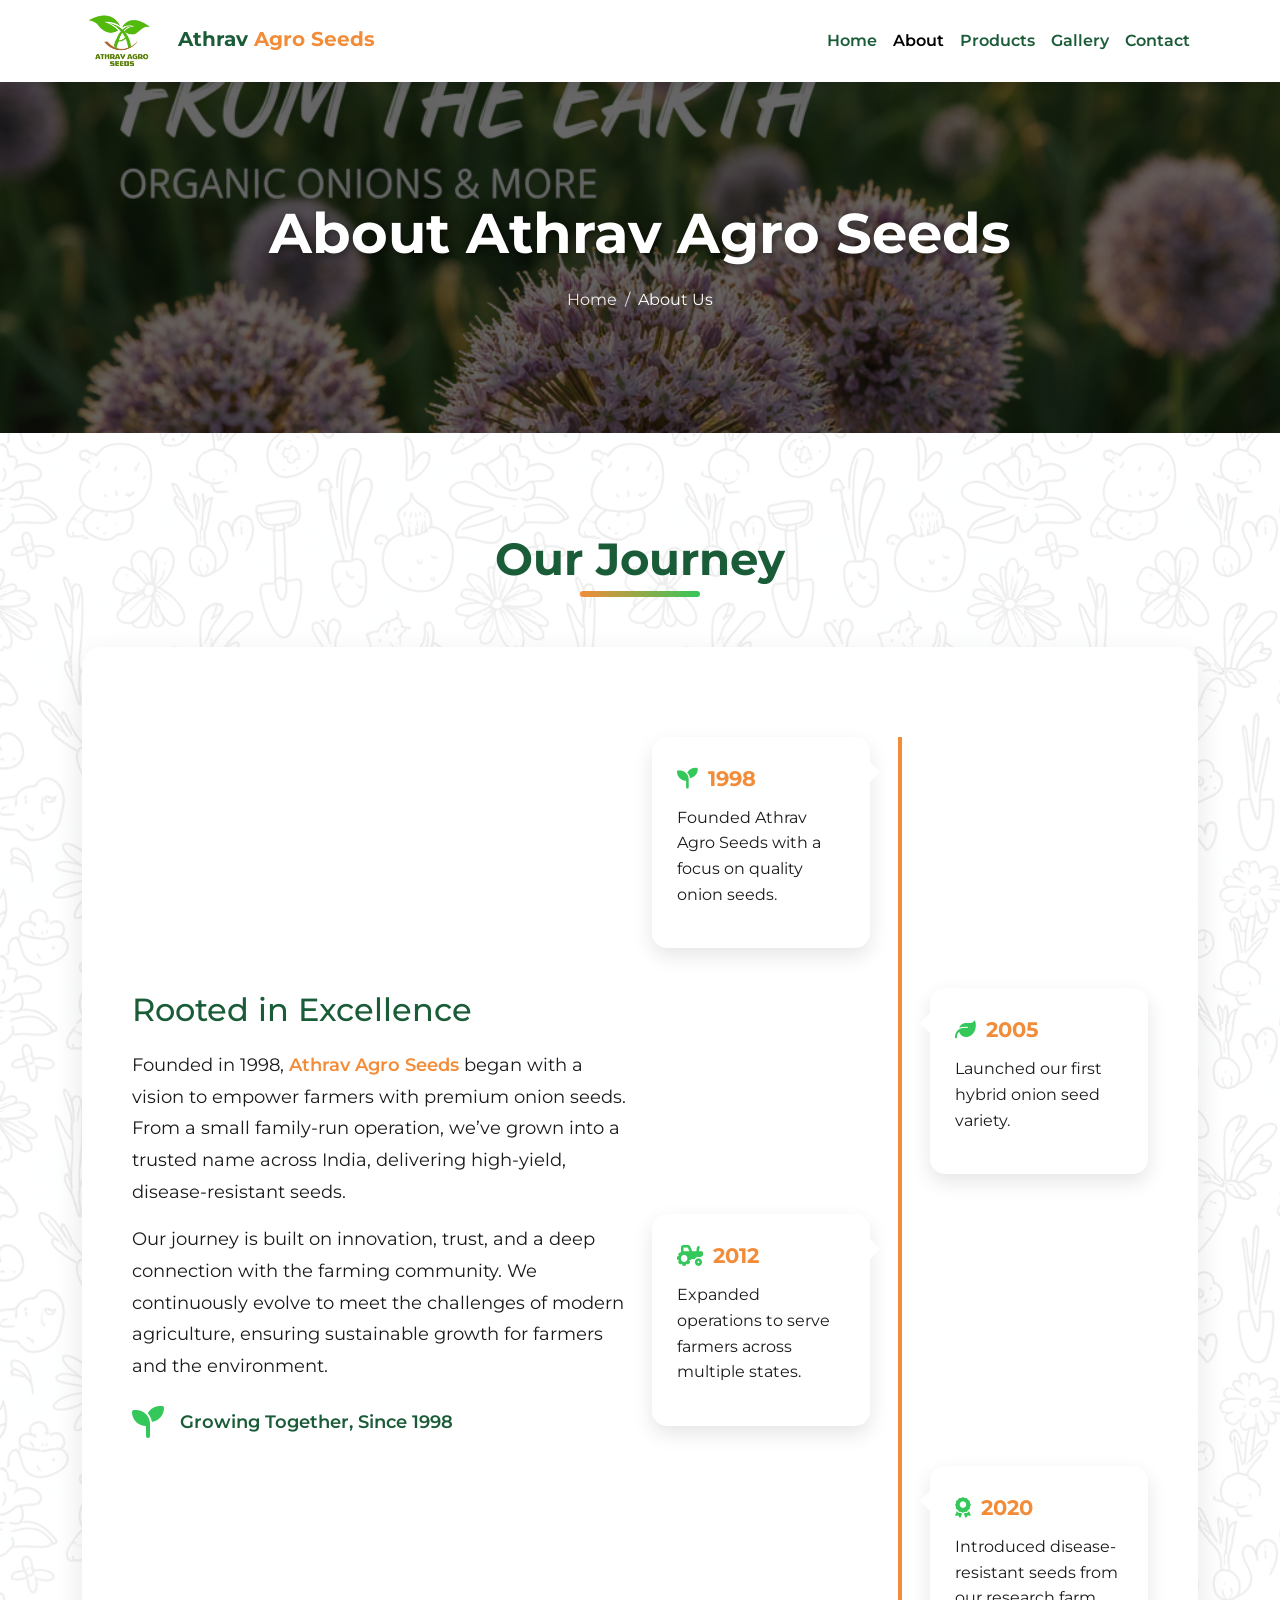
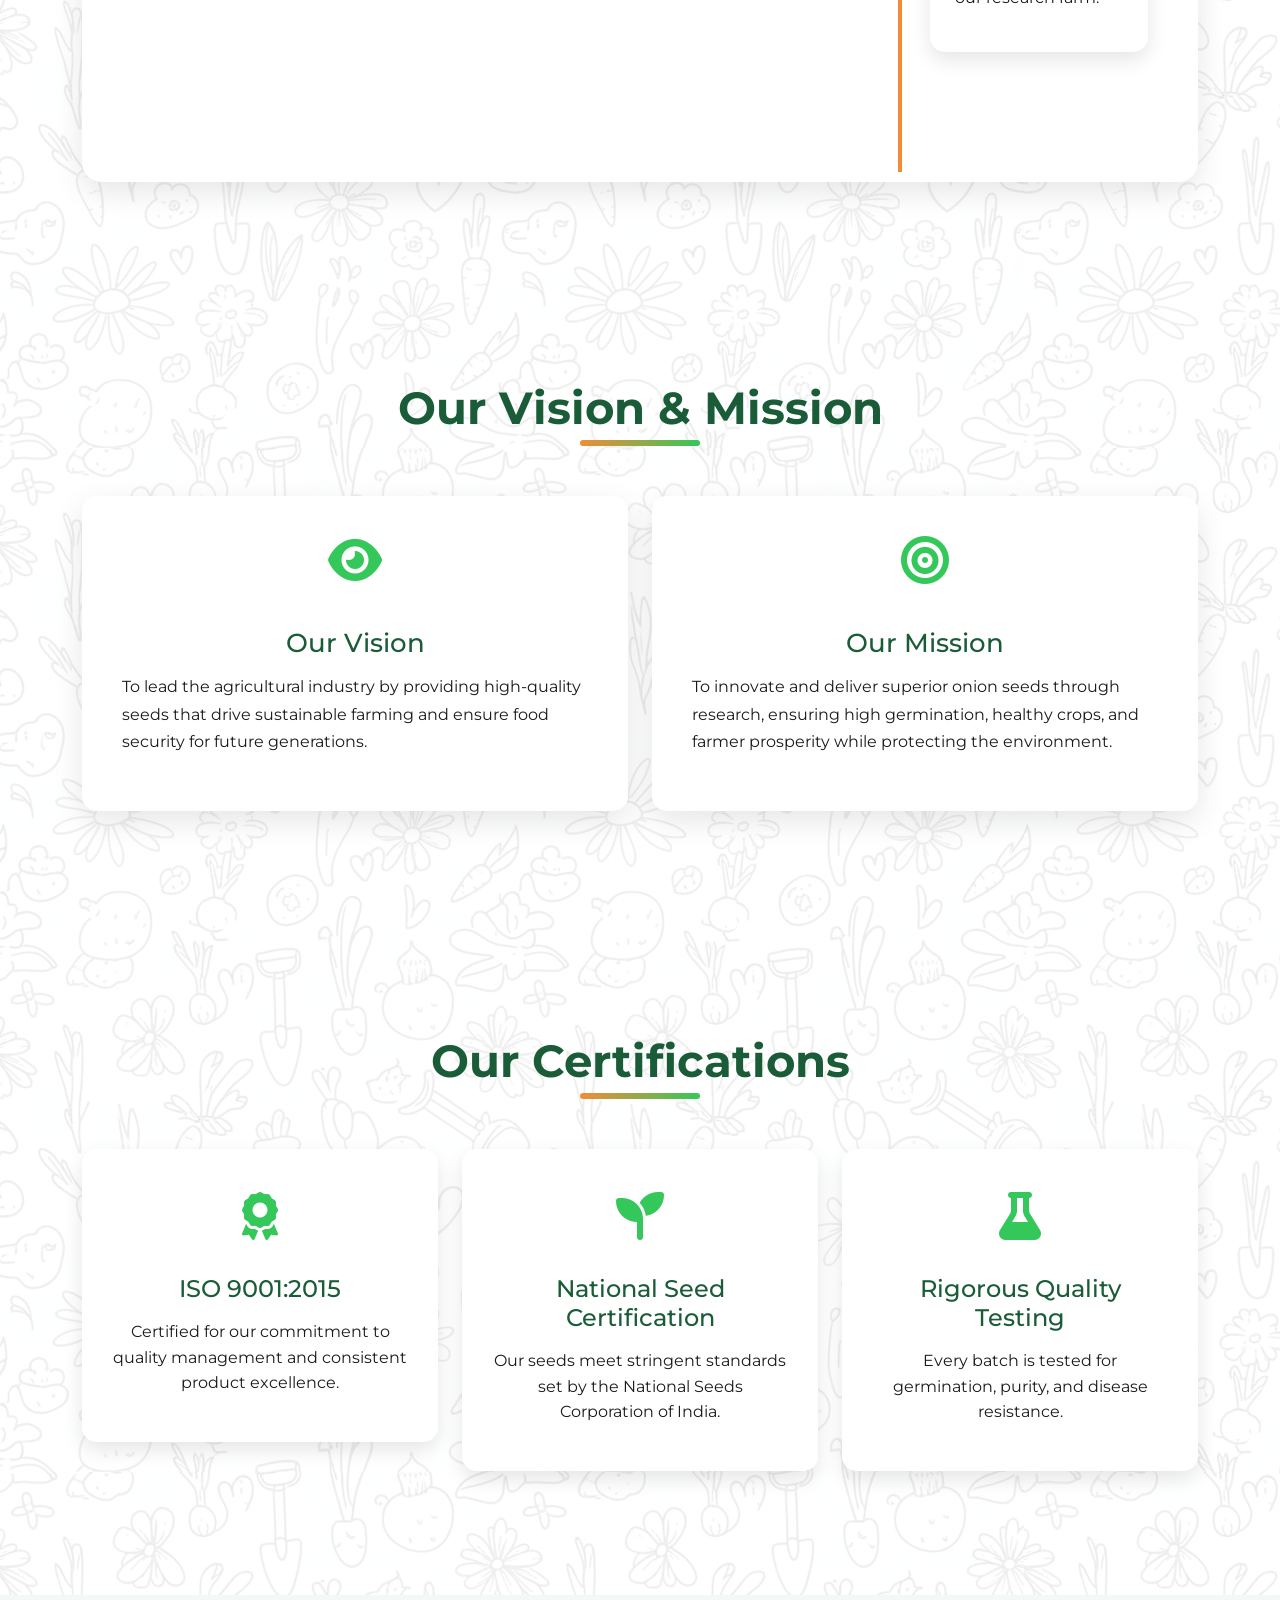
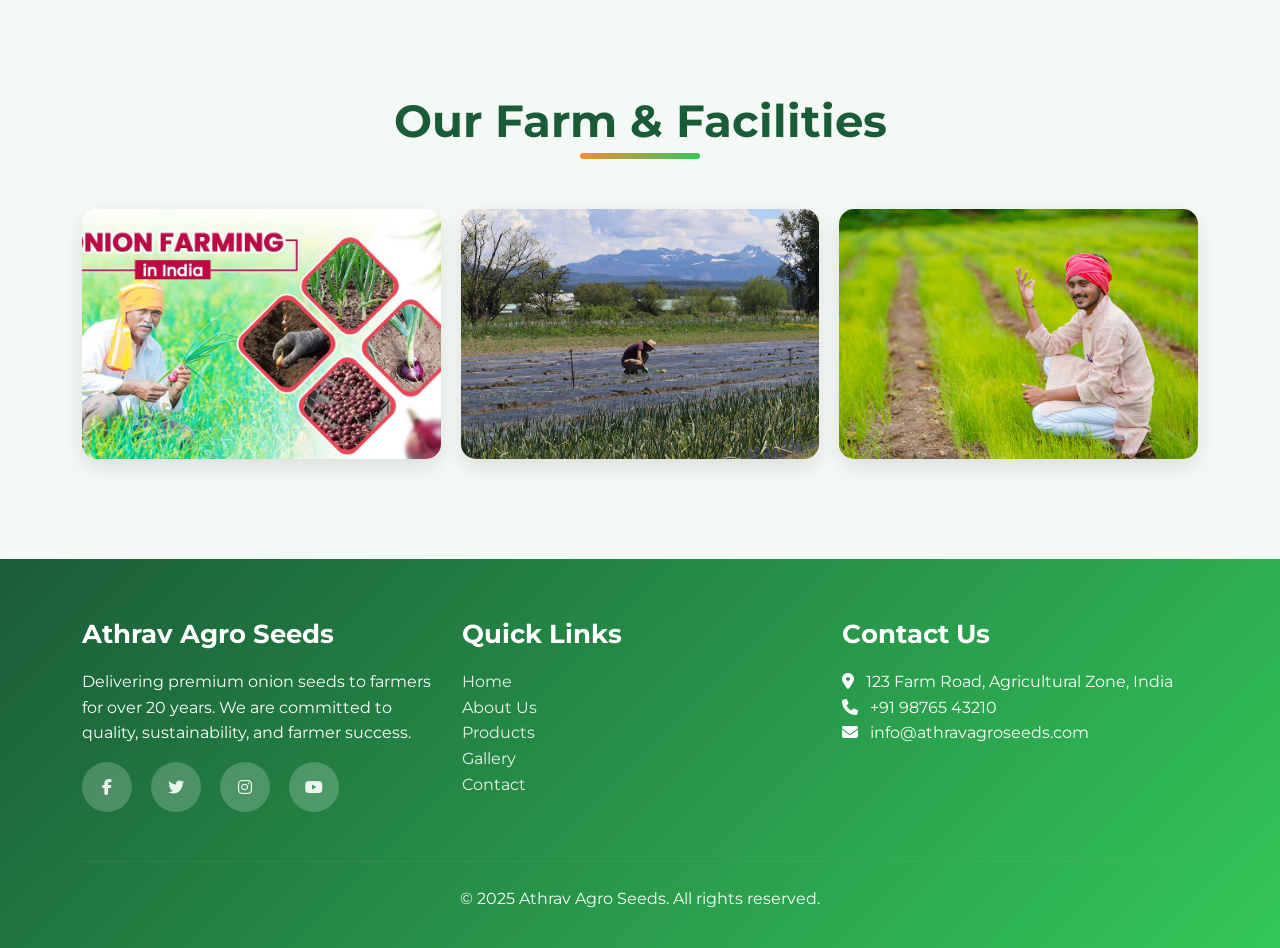
==== about.html @ 76647a17 "Initial website commit" ====
<!DOCTYPE html>
<html lang="en">
<head>
  <meta charset="UTF-8">
  <meta name="viewport" content="width=device-width, initial-scale=1.0">
  <title>About Us - Athrav Agro Seeds</title>
  <!-- Bootstrap CSS -->
  <link href="https://cdn.jsdelivr.net/npm/bootstrap@5.3.0/dist/css/bootstrap.min.css" rel="stylesheet">
  <!-- Font Awesome -->
  <link rel="stylesheet" href="https://cdnjs.cloudflare.com/ajax/libs/font-awesome/6.4.0/css/all.min.css">
  <!-- Google Fonts -->
  <link href="https://fonts.googleapis.com/css2?family=Montserrat:wght@300;400;600;700&display=swap" rel="stylesheet">
  <style>
    :root {
      --primary-green: #1a5c38; /* Deep green for trust */
      --secondary-green: #34c759; /* Vibrant green for growth */
      --accent-orange: #f28c38; /* Warm orange for energy */
      --light-bg: #f5f9f6; /* Soft green-gray background */
      --dark-text: #1a1a1a; /* Dark text for contrast */
      --white: #ffffff;
    }

    * {
      margin: 0;
      padding: 0;
      box-sizing: border-box;
    }

    body {
      font-family: 'Montserrat', sans-serif;
      color: var(--dark-text);
      background:url('images/background1.png');
      line-height: 1.6;
      padding-top: 80px;
      overflow-x: hidden;
    }
/* Navbar */
        .navbar {
      box-shadow: 0 2px 10px rgba(0,0,0,0.1);
      background-color: white;
      height: 82px;
    }

    .navbar-brand {
      font-weight: 700;
      color: var(--primary-green);
    }

    .navbar-brand img {
      height: 50px;
      margin-right: 10px;
      transition: transform 0.3s ease;
    }

    .navbar-brand img:hover {
      transform: rotate(360deg);
    }

    .navbar-brand span {
      color: var(--accent-orange);
    }

    .nav-link {
      font-weight: 600;
      color: var(--primary-green);
      transition: color 0.3s;
    }

    .nav-link:hover {
      color: var(--accent-orange);
    }

    .navbar-toggler {
      border: none;
    }

    .navbar-toggler-icon {
      background-image: url("data:image/svg+xml,%3csvg xmlns='http://www.w3.org/2000/svg' viewBox='0 0 30 30'%3e%3cpath stroke='rgba(26, 92, 56, 0.8)' stroke-linecap='round' stroke-miterlimit='10' stroke-width='2' d='M4 7h22M4 15h22M4 23h22'/%3e%3c/svg%3e");
    }
    .navbar-brand img {
  width: 80px; /* Increase width */
  height: auto; /* Keep aspect ratio */
}


    /* Page Header */
    .page-header {
      position: relative;
      background: linear-gradient(rgba(0, 0, 0, 0.6), rgba(0, 0, 0, 0.6)), 
                  url('images/about_hero.jpg');
      background-size: cover;
      background-position: center;
      background-attachment: fixed;
      padding: 120px 0;
      color: var(--white);
      text-align: center;
    }

    .page-header h1 {
      font-size: 3.5rem;
      font-weight: 700;
      text-shadow: 2px 2px 8px rgba(0, 0, 0, 0.5);
      margin-bottom: 20px;
    }

    .breadcrumb {
      justify-content: center;
      background: transparent;
      margin-bottom: 0;
    }

    .breadcrumb-item a {
      color: rgba(255, 255, 255, 0.9);
      text-decoration: none;
      transition: color 0.3s ease;
    }

    .breadcrumb-item a:hover {
      color: var(--accent-orange);
    }

    .breadcrumb-item.active {
      color: var(--white);
    }

    .breadcrumb-item+.breadcrumb-item::before {
      color: rgba(255, 255, 255, 0.8);
    }

    /* Section Title */
    .section-title {
      font-size: 2.8rem;
      font-weight: 700;
      color: var(--primary-green);
      text-align: center;
      margin-bottom: 60px;
      position: relative;
    }

    .section-title::after {
      content: '';
      position: absolute;
      bottom: -10px;
      left: 50%;
      transform: translateX(-50%);
      width: 120px;
      height: 6px;
      background: linear-gradient(to right, var(--accent-orange), var(--secondary-green));
      border-radius: 3px;
    }

    /* About History Section */
    .about-history-section {
      padding: 100px 0;
    }

    .history-box {
      background: var(--white);
      border-radius: 20px;
      padding: 50px;
      box-shadow: 0 10px 30px rgba(0, 0, 0, 0.1);
      transition: transform 0.5s ease;
    }

    .history-box:hover {
      transform: translateY(-10px);
    }

    .history-content h3 {
      font-size: 2rem;
      color: var(--primary-green);
      margin-bottom: 20px;
    }

    .history-content p {
      font-size: 1.1rem;
      color: var(--dark-text);
      line-height: 1.8;
    }

    /* Timeline */
    .timeline {
      position: relative;
      padding: 40px 0;
    }

    .timeline::before {
      content: '';
      position: absolute;
      left: 50%;
      width: 4px;
      height: 100%;
      background: var(--accent-orange);
      transform: translateX(-50%);
    }

    .timeline-item {
      margin-bottom: 40px;
      position: relative;
      width: 50%;
      padding-right: 30px;
      opacity: 0;
      transform: translateY(30px);
      transition: all 0.5s ease;
    }

    .timeline-item.visible {
      opacity: 1;
      transform: translateY(0);
    }

    .timeline-item:nth-child(even) {
      left: 50%;
      padding-left: 30px;
      padding-right: 0;
    }

    .timeline-content {
      background: var(--white);
      padding: 25px;
      border-radius: 15px;
      box-shadow: 0 8px 20px rgba(0, 0, 0, 0.1);
      position: relative;
      transition: all 0.3s ease;
    }

    .timeline-content:hover {
      transform: translateY(-5px);
      box-shadow: 0 12px 30px rgba(0, 0, 0, 0.15);
    }

    .timeline-content::after {
      content: '';
      position: absolute;
      top: 25px;
      right: -10px;
      width: 0;
      height: 0;
      border-top: 10px solid transparent;
      border-left: 10px solid var(--white);
      border-bottom: 10px solid transparent;
    }

    .timeline-item:nth-child(even) .timeline-content::after {
      right: auto;
      left: -10px;
      border-left: none;
      border-right: 10px solid var(--white);
    }

    .timeline-year {
      font-size: 1.3rem;
      font-weight: 700;
      color: var(--accent-orange);
      margin-bottom: 10px;
      display: flex;
      align-items: center;
    }

    .timeline-year i {
      margin-right: 10px;
      color: var(--secondary-green);
    }

    /* Vision & Mission */
    .vision-mission {
      padding: 100px 0;
      /* background: linear-gradient(135deg, rgba(26, 92, 56, 0.1), rgba(242, 140, 56, 0.1)); */
    }

    .mission-box {
      background: var(--white);
      border-radius: 15px;
      padding: 40px;
      box-shadow: 0 10px 30px rgba(0, 0, 0, 0.1);
      transition: all 0.3s ease;
    }

    .mission-box:hover {
      transform: translateY(-10px);
      box-shadow: 0 15px 40px rgba(0, 0, 0, 0.15);
    }

    .mission-box i {
      font-size: 3rem;
      color: var(--secondary-green);
      margin-bottom: 20px;
      transition: transform 0.3s ease;
    }

    .mission-box:hover i {
      transform: scale(1.2);
    }

    .mission-box h3 {
      font-size: 1.6rem;
      color: var(--primary-green);
      margin-bottom: 15px;
    }

    .mission-box p {
      font-size: 1rem;
      color: var(--dark-text);
      line-height: 1.7;
    }

    /* Certification Section */
    .certification {
      padding: 100px 0;
      background: linear-gradient(rgba(0, 0, 0, 0.6), rgba(0, 0, 0, 0.6)), 
                  url('https://images.unsplash.com/photo-1558618047-3c8c76ca7d13?ixlib=rb-4.0.3&auto=format&fit=crop&w=1920&q=80');
      background-size: cover;
      background-attachment: fixed;
      color: var(--white);
    }

    .cert-card {
      background: rgba(255, 255, 255, 0.95);
      border-radius: 15px;
      padding: 30px;
      text-align: center;
      box-shadow: 0 8px 20px rgba(0, 0, 0, 0.1);
      transition: all 0.3s ease;
    }

    .cert-card:hover {
      transform: translateY(-10px);
      box-shadow: 0 12px 30px rgba(0, 0, 0, 0.15);
    }

    .cert-icon {
      font-size: 3rem;
      color: var(--secondary-green);
      margin-bottom: 20px;
    }

    .cert-card h3 {
      font-size: 1.5rem;
      color: var(--primary-green);
      margin-bottom: 15px;
    }

    .cert-card p {
      font-size: 1rem;
      color: var(--dark-text);
    }

    /* Team Section */
    .team {
      padding: 100px 0;
      background: var(--white);
    }

    .team-card {
      background: var(--white);
      border-radius: 15px;
      overflow: hidden;
      box-shadow: 0 8px 20px rgba(0, 0, 0, 0.1);
      transition: all 0.3s ease;
    }

    .team-card:hover {
      transform: translateY(-10px);
      box-shadow: 0 12px 30px rgba(0, 0, 0, 0.15);
    }

    .team-img {
      height: 250px;
      overflow: hidden;
    }

    .team-img img {
      width: 100%;
      height: 100%;
      object-fit: cover;
      transition: transform 0.5s ease;
    }

    .team-card:hover .team-img img {
      transform: scale(1.1);
    }

    .team-info {
      padding: 25px;
      text-align: center;
    }

    .team-info h4 {
      font-size: 1.4rem;
      color: var(--primary-green);
      margin-bottom: 5px;
    }

    .team-info p {
      font-size: 1rem;
      color: var(--accent-orange);
      font-weight: 500;
      margin-bottom: 10px;
    }

    .team-info .small {
      font-size: 0.9rem;
      color: var(--dark-text);
    }

    /* Gallery Section */
    .gallery {
      padding: 100px 0;
      background: var(--light-bg);
    }

    .gallery-grid {
      display: grid;
      grid-template-columns: repeat(auto-fit, minmax(300px, 1fr));
      gap: 20px;
    }

    .gallery-img {
      border-radius: 15px;
      overflow: hidden;
      box-shadow: 0 8px 20px rgba(0, 0, 0, 0.1);
      transition: all 0.3s ease;
      height: 250px;
    }

    .gallery-img img {
      width: 100%;
      height: 100%;
      object-fit: cover;
      transition: transform 0.5s ease;
    }

    .gallery-img:hover {
      transform: translateY(-10px);
      box-shadow: 0 12px 30px rgba(0, 0, 0, 0.15);
    }

    .gallery-img:hover img {
      transform: scale(1.1);
    }

    /* Footer */
    footer {
      background: linear-gradient(135deg, var(--primary-green), var(--secondary-green));
      color: var(--white);
      padding: 60px 0 20px;
    }

    footer h5 {
      font-size: 1.6rem;
      font-weight: 700;
      margin-bottom: 20px;
    }

    footer a {
      color: rgba(255, 255, 255, 0.9);
      text-decoration: none;
      font-size: 1rem;
      transition: color 0.3s ease;
    }

    footer a:hover {
      color: var(--accent-orange);
    }

    .social-icons a {
      width: 50px;
      height: 50px;
      background: rgba(255, 255, 255, 0.2);
      border-radius: 50%;
      display: inline-flex;
      align-items: center;
      justify-content: center;
      margin-right: 15px;
      transition: all 0.3s ease;
    }

    .social-icons a:hover {
      background: var(--accent-orange);
      transform: translateY(-5px);
    }

    /* Back to Top */
    .back-to-top {
      position: fixed;
      bottom: 30px;
      right: 30px;
      width: 50px;
      height: 50px;
      background: var(--accent-orange);
      color: var(--white);
      border-radius: 50%;
      display: flex;
      align-items: center;
      justify-content: center;
      font-size: 1.5rem;
      box-shadow: 0 5px 15px rgba(0, 0, 0, 0.2);
      opacity: 0;
      visibility: hidden;
      transition: all 0.3s ease;
      z-index: 999;
    }

    .back-to-top.active {
      opacity: 1;
      visibility: visible;
    }

    .back-to-top:hover {
      background: var(--secondary-green);
      transform: translateY(-5px);
    }

    /* Responsive Adjustments */
    @media (max-width: 992px) {
      .page-header h1 {
        font-size: 2.8rem;
      }

      .history-box {
        padding: 30px;
      }

      .timeline::before {
        left: 30px;
      }

      .timeline-item {
        width: 100%;
        padding-left: 60px;
        padding-right: 20px;
      }

      .timeline-item:nth-child(even) {
        left: 0;
        padding-left: 60px;
      }

      .timeline-content::after {
        left: -10px;
        border-right: 10px solid var(--white);
        border-left: none;
      }

      .timeline-item:nth-child(even) .timeline-content::after {
        left: -10px;
        border-right: 10px solid var(--white);
      }
    }

    @media (max-width: 768px) {
      body {
        padding-top: 70px;
      }

      .page-header {
        padding: 80px 0;
        background-attachment: scroll;
      }

      .page-header h1 {
        font-size: 2.2rem;
      }

      .section-title {
        font-size: 2.2rem;
      }

      .about-history-section, .vision-mission, .certification, .team, .gallery {
        padding: 60px 0;
      }
    }

    @media (max-width: 576px) {
      .navbar-brand img {
        height: 35px;
      }

      .page-header h1 {
        font-size: 1.8rem;
      }

      .history-box {
        padding: 20px;
      }

      .mission-box {
        padding: 20px;
      }

      .gallery-img {
        height: 200px;
      }
    }

    /* Animations */
    @keyframes fadeInUp {
      from {
        opacity: 0;
        transform: translateY(30px);
      }
      to {
        opacity: 1;
        transform: translateY(0);
      }
    }

    .animate-on-scroll {
      opacity: 0;
      animation: fadeInUp 0.8s ease forwards;
    }
  </style>
</head>
<body>
  <!-- Navbar -->
  <nav class="navbar navbar-expand-lg navbar-light fixed-top">
    <div class="container">
      <a class="navbar-brand" href="index.html">
        <img src="images/logo.jpg" alt="Athrav Agro Seeds Logo">
        Athrav<span> Agro Seeds</span>
      </a>
      <button class="navbar-toggler" type="button" data-bs-toggle="collapse" 
              data-bs-target="#navbarNav" aria-controls="navbarNav" aria-expanded="false" 
              aria-label="Toggle navigation">
        <span class="navbar-toggler-icon"></span>
      </button>
      <div class="collapse navbar-collapse" id="navbarNav">
        <ul class="navbar-nav ms-auto">
          <li class="nav-item"><a class="nav-link" href="index.html">Home</a></li>
          <li class="nav-item"><a class="nav-link active" href="about.html">About</a></li>
          <li class="nav-item"><a class="nav-link" href="products.html">Products</a></li>
          <li class="nav-item"><a class="nav-link" href="gallery.html">Gallery</a></li>
          <li class="nav-item"><a class="nav-link" href="contact.html">Contact</a></li>
        </ul>
      </div>
    </div>
  </nav>

  <!-- Page Header -->
  <section class="page-header">
    <div class="container">
      <h1 class="animate-on-scroll">About Athrav Agro Seeds</h1>
      <nav aria-label="breadcrumb" class="animate-on-scroll">
        <ol class="breadcrumb">
          <li class="breadcrumb-item"><a href="index.html">Home</a></li>
          <li class="breadcrumb-item active" aria-current="page">About Us</li>
        </ol>
      </nav>
    </div>
  </section>

  <!-- Company History -->
  <section class="about-history-section">
    <div class="container">
      <h2 class="section-title animate-on-scroll">Our Journey</h2>
      <div class="history-box animate-on-scroll">
        <div class="row align-items-center">
          <div class="col-lg-6 mb-4 mb-lg-0">
            <div class="history-content">
              <h3>Rooted in Excellence</h3>
              <p>Founded in 1998, <span style="color: var(--accent-orange); font-weight: 600;">Athrav Agro Seeds</span> began with a vision to empower farmers with premium onion seeds. From a small family-run operation, we’ve grown into a trusted name across India, delivering high-yield, disease-resistant seeds.</p>
              <p>Our journey is built on innovation, trust, and a deep connection with the farming community. We continuously evolve to meet the challenges of modern agriculture, ensuring sustainable growth for farmers and the environment.</p>
              <div class="d-flex align-items-center mt-4">
                <i class="fas fa-seedling fa-2x me-3" style="color: var(--secondary-green);"></i>
                <span style="font-size: 1.1rem; color: var(--primary-green); font-weight: 600;">Growing Together, Since 1998</span>
              </div>
            </div>
          </div>
          <div class="col-lg-6">
            <div class="timeline">
              <div class="timeline-item animate-on-scroll">
                <div class="timeline-content">
                  <div class="timeline-year"><i class="fas fa-seedling"></i> 1998</div>
                  <p>Founded Athrav Agro Seeds with a focus on quality onion seeds.</p>
                </div>
              </div>
              <div class="timeline-item animate-on-scroll">
                <div class="timeline-content">
                  <div class="timeline-year"><i class="fas fa-leaf"></i> 2005</div>
                  <p>Launched our first hybrid onion seed variety.</p>
                </div>
              </div>
              <div class="timeline-item animate-on-scroll">
                <div class="timeline-content">
                  <div class="timeline-year"><i class="fas fa-tractor"></i> 2012</div>
                  <p>Expanded operations to serve farmers across multiple states.</p>
                </div>
              </div>
              <div class="timeline-item animate-on-scroll">
                <div class="timeline-content">
                  <div class="timeline-year"><i class="fas fa-award"></i> 2020</div>
                  <p>Introduced disease-resistant seeds from our research farm.</p>
                </div>
              </div>
            </div>
          </div>
        </div>
      </div>
    </div>
  </section>

  <!-- Vision & Mission -->
  <section class="vision-mission">
    <div class="container">
      <h2 class="section-title animate-on-scroll">Our Vision & Mission</h2>
      <div class="row">
        <div class="col-lg-6 mb-4">
          <div class="mission-box animate-on-scroll">
            <div class="text-center mb-4">
              <i class="fas fa-eye"></i>
            </div>
            <h3 class="text-center">Our Vision</h3>
            <p>To lead the agricultural industry by providing high-quality seeds that drive sustainable farming and ensure food security for future generations.</p>
          </div>
        </div>
        <div class="col-lg-6 mb-4">
          <div class="mission-box animate-on-scroll">
            <div class="text-center mb-4">
              <i class="fas fa-bullseye"></i>
            </div>
            <h3 class="text-center">Our Mission</h3>
            <p>To innovate and deliver superior onion seeds through research, ensuring high germination, healthy crops, and farmer prosperity while protecting the environment.</p>
          </div>
        </div>
      </div>
    </div>
  </section>

  <!-- Certification Section -->
  <section class="certification">
    <div class="container">
      <h2 class="section-title animate-on-scroll">Our Certifications</h2>
      <div class="row">
        <div class="col-md-4 mb-4">
          <div class="cert-card animate-on-scroll">
            <div class="cert-icon">
              <i class="fas fa-award"></i>
            </div>
            <h3>ISO 9001:2015</h3>
            <p>Certified for our commitment to quality management and consistent product excellence.</p>
          </div>
        </div>
        <div class="col-md-4 mb-4">
          <div class="cert-card animate-on-scroll">
            <div class="cert-icon">
              <i class="fas fa-seedling"></i>
            </div>
            <h3>National Seed Certification</h3>
            <p>Our seeds meet stringent standards set by the National Seeds Corporation of India.</p>
          </div>
        </div>
        <div class="col-md-4 mb-4">
          <div class="cert-card animate-on-scroll">
            <div class="cert-icon">
              <i class="fas fa-flask"></i>
            </div>
            <h3>Rigorous Quality Testing</h3>
            <p>Every batch is tested for germination, purity, and disease resistance.</p>
          </div>
        </div>
      </div>
    </div>
  </section>

  <!-- Gallery Section -->
  <section class="gallery">
    <div class="container">
      <h2 class="section-title animate-on-scroll">Our Farm & Facilities</h2>
      <div class="gallery-grid">
        <div class="gallery-img animate-on-scroll">
          <img src="/images/about_product1.webp" alt="Research Farm">
        </div>
        <div class="gallery-img animate-on-scroll">
          <img src="/images/about_product2.jpg" alt="Seed Processing">
        </div>
        <div class="gallery-img animate-on-scroll">
          <img src="/images/about_product4.jpg" alt="Quality Testing Lab">
        </div>
      </div>
    </div>
  </section>

  <!-- Footer -->
  <footer>
    <div class="container">
      <div class="row">
        <div class="col-lg-4 mb-4">
          <h5>Athrav Agro Seeds</h5>
          <p>Delivering premium onion seeds to farmers for over 20 years. We are committed to quality, sustainability, and farmer success.</p>
          <div class="social-icons mt-3">
            <a href="#"><i class="fab fa-facebook-f"></i></a>
            <a href="#"><i class="fab fa-twitter"></i></a>
            <a href="#"><i class="fab fa-instagram"></i></a>
            <a href="#"><i class="fab fa-youtube"></i></a>
          </div>
        </div>
        <div class="col-lg-4 mb-4">
          <h5>Quick Links</h5>
          <ul class="list-unstyled">
            <li><a href="index.html">Home</a></li>
            <li><a href="about.html">About Us</a></li>
            <li><a href="products.html">Products</a></li>
            <li><a href="gallery.html">Gallery</a></li>
            <li><a href="contact.html">Contact</a></li>
          </ul>
        </div>
        <div class="col-lg-4 mb-4">
          <h5>Contact Us</h5>
          <ul class="list-unstyled">
            <li><i class="fas fa-map-marker-alt me-2"></i> 123 Farm Road, Agricultural Zone, India</li>
            <li><i class="fas fa-phone me-2"></i> +91 98765 43210</li>
            <li><i class="fas fa-envelope me-2"></i> info@athravagroseeds.com</li>
          </ul>
        </div>
      </div>
      <hr class="mt-4 mb-4" style="border-color: rgba(255, 255, 255, 0.2);">
      <div class="text-center">
        <p>&copy; 2025 Athrav Agro Seeds. All rights reserved.</p>
      </div>
    </div>
  </footer>

  <!-- Back to Top Button -->
  <a href="#" class="back-to-top">
    <i class="fas fa-arrow-up"></i>
  </a>

  <!-- Bootstrap JS -->
  <script src="https://cdn.jsdelivr.net/npm/bootstrap@5.3.0/dist/js/bootstrap.bundle.min.js"></script>
  <!-- Scroll Animation Script -->
  <script>
    const animateOnScroll = () => {
      const elements = document.querySelectorAll('.animate-on-scroll');
      elements.forEach(element => {
        const elementTop = element.getBoundingClientRect().top;
        const windowHeight = window.innerHeight;
        if (elementTop < windowHeight - 100) {
          element.classList.add('visible');
          element.style.opacity = '1';
          element.style.animation = 'fadeInUp 0.8s ease forwards';
        }
      });
    };

    const toggleBackToTop = () => {
      const backToTop = document.querySelector('.back-to-top');
      if (window.scrollY > 300) {
        backToTop.classList.add('active');
      } else {
        backToTop.classList.remove('active');
      }
    };

    window.addEventListener('scroll', () => {
      animateOnScroll();
      toggleBackToTop();
    });
    window.addEventListener('load', animateOnScroll);
  </script>
</body>
</html>
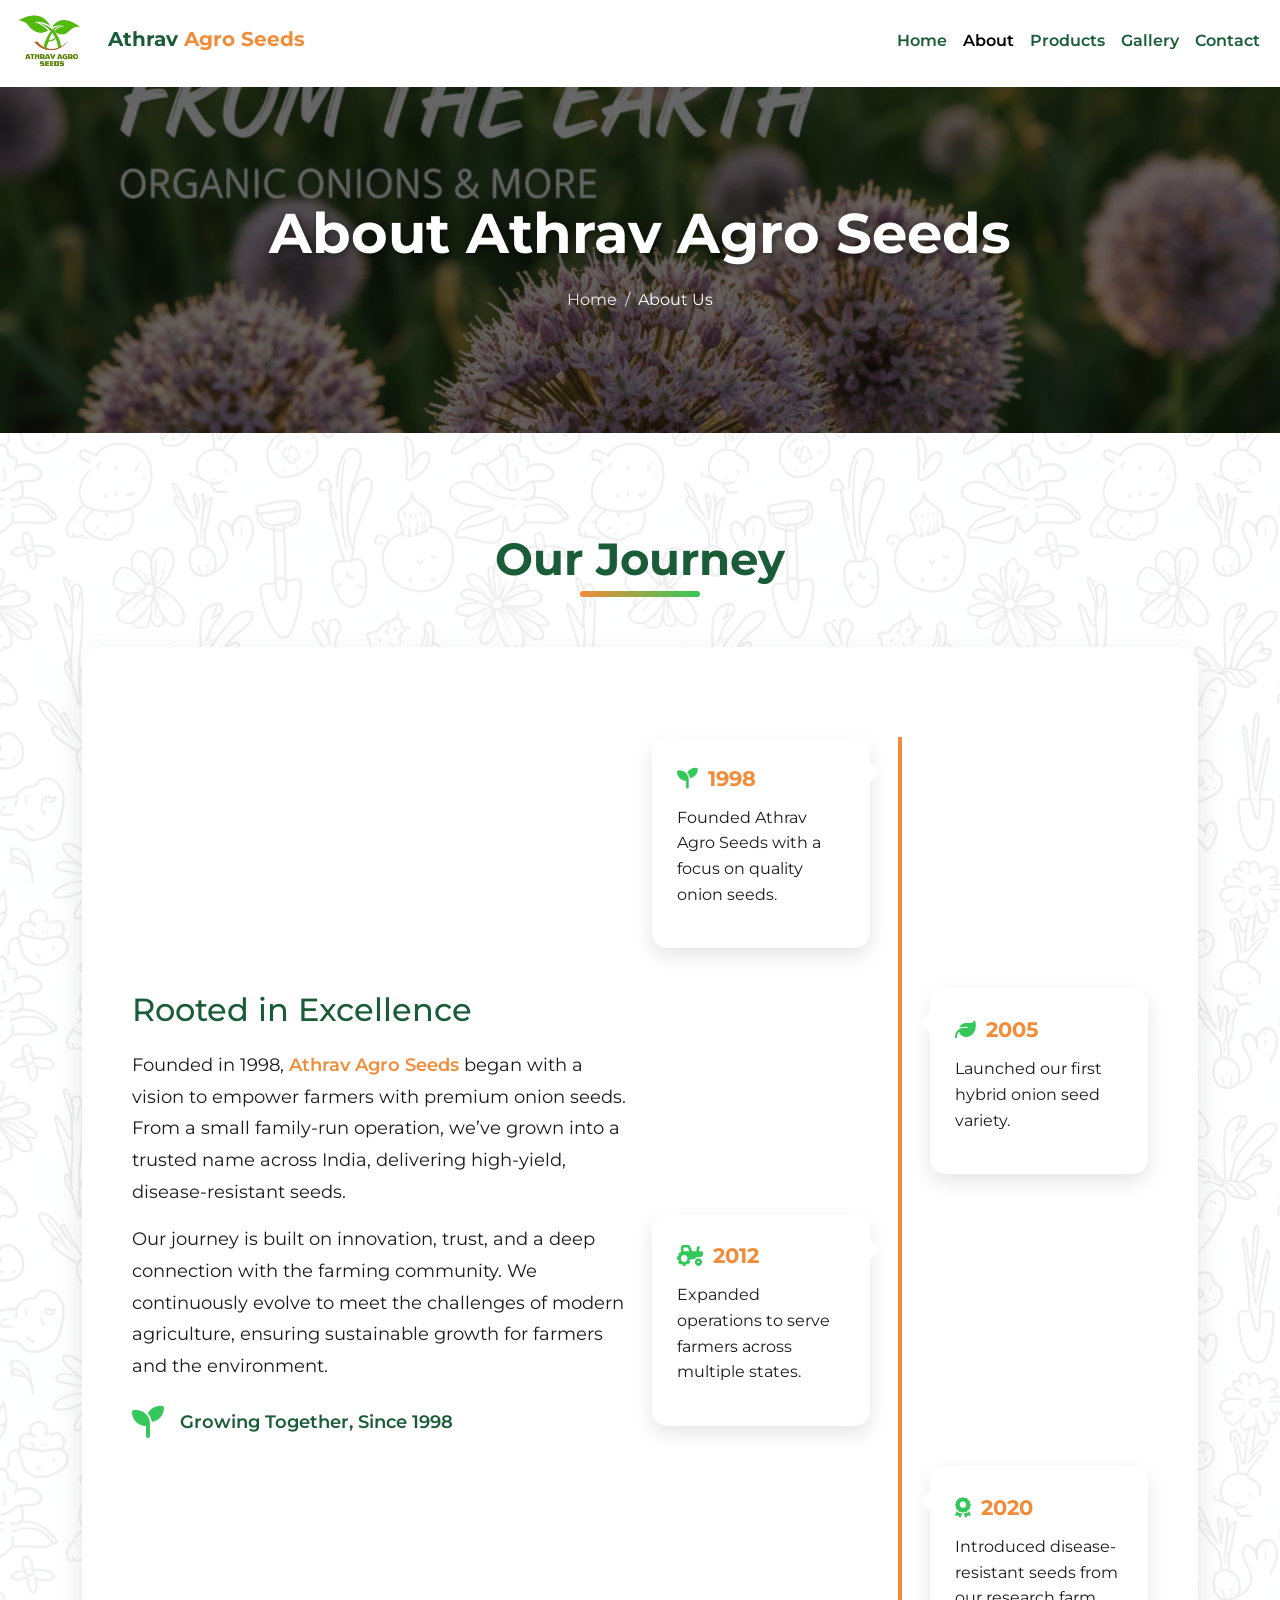
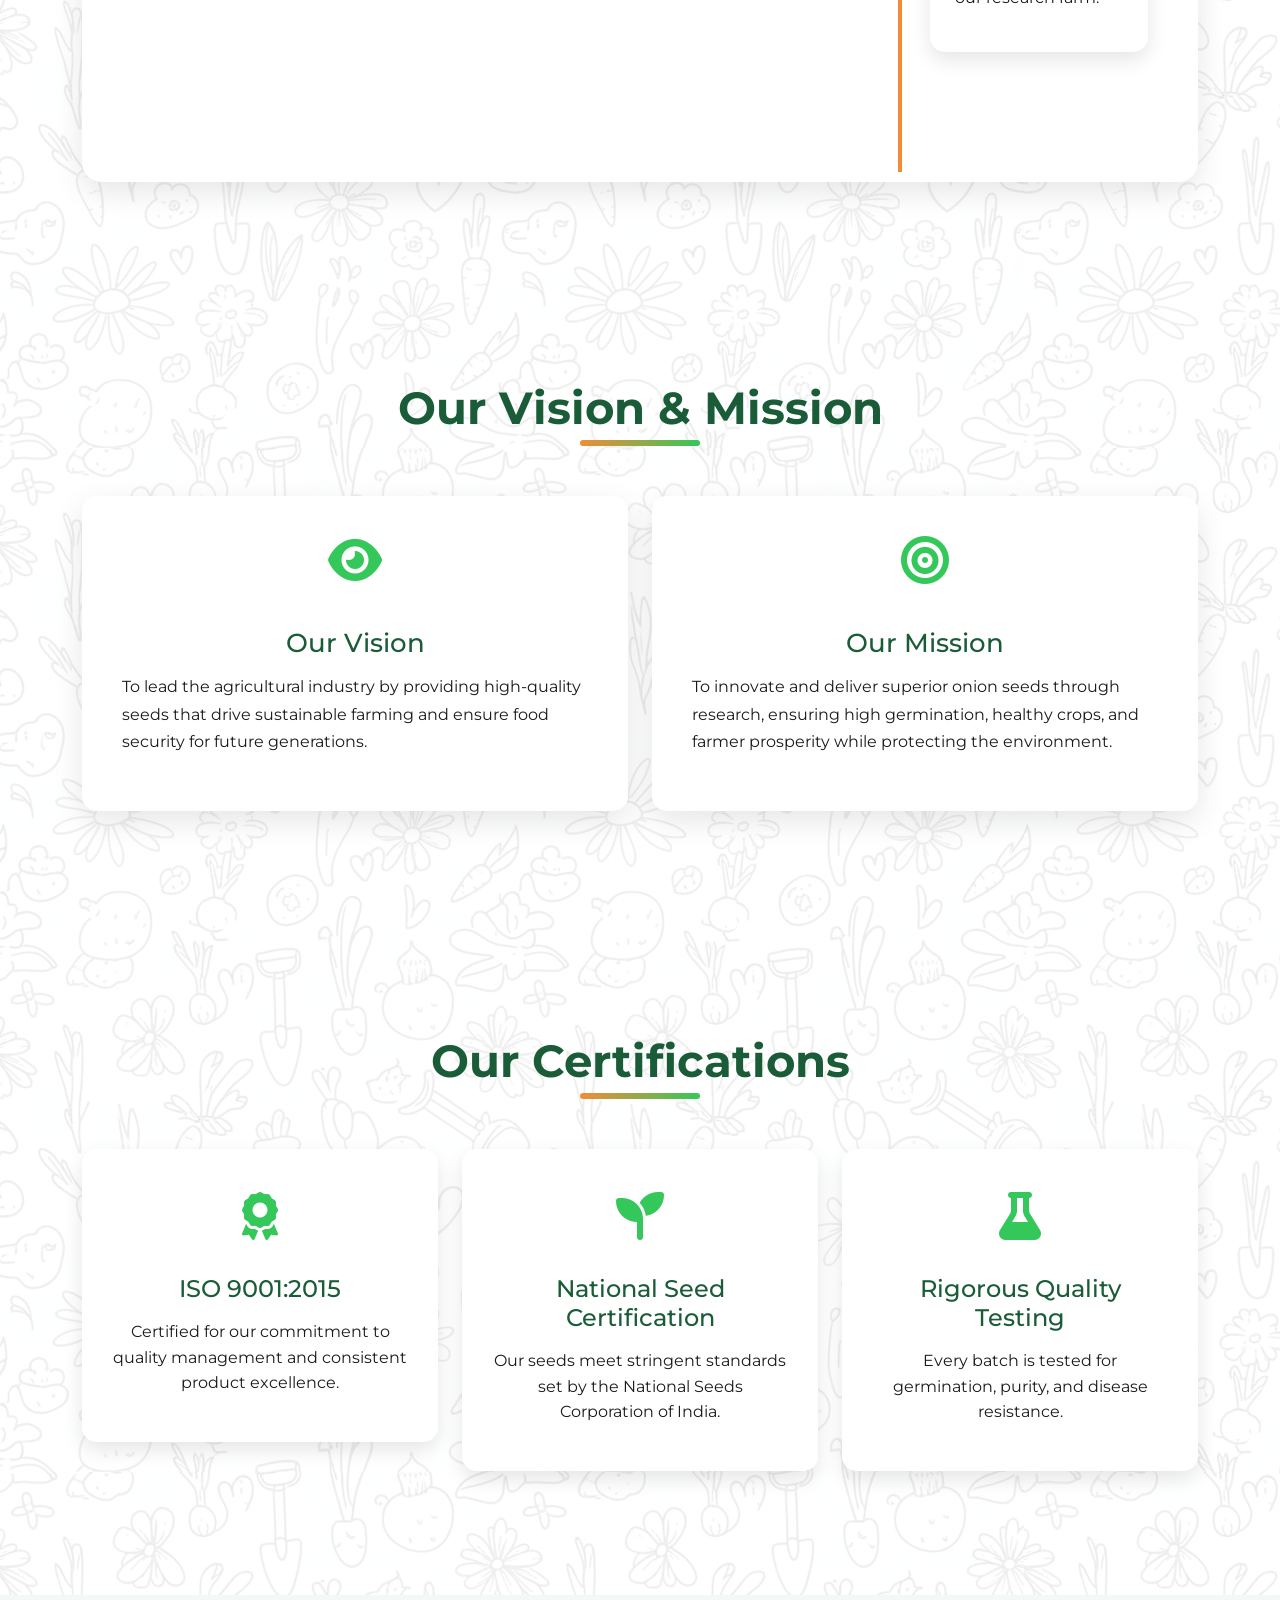
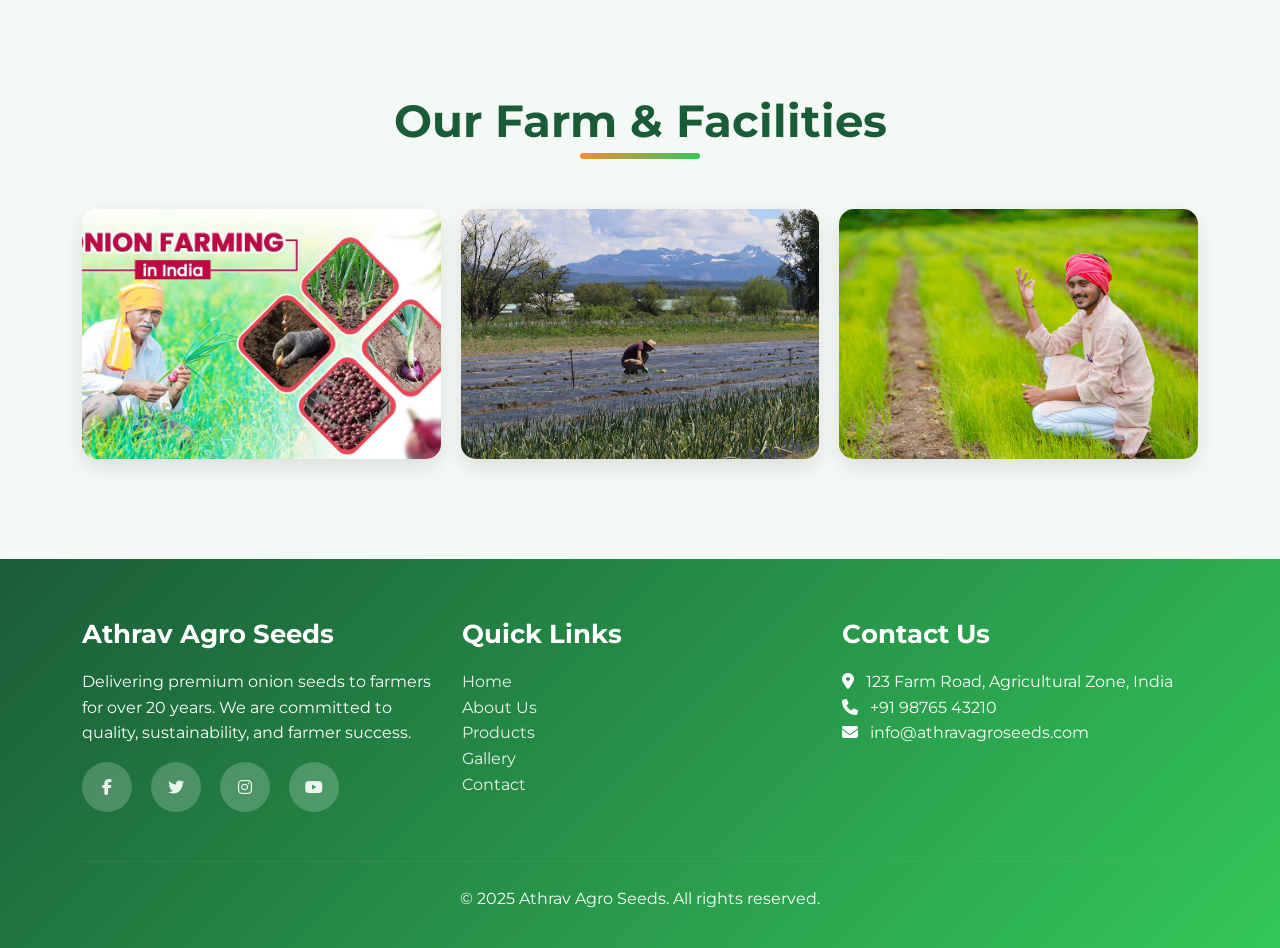
==== commit 298f115a: "changes" ====
--- a/about.html
+++ b/about.html
@@ -614,7 +614,7 @@
 <body>
   <!-- Navbar -->
   <nav class="navbar navbar-expand-lg navbar-light fixed-top">
-    <div class="container">
+    <div class="container-fluid bg-white">
       <a class="navbar-brand" href="index.html">
         <img src="images/logo.jpg" alt="Athrav Agro Seeds Logo">
         Athrav<span> Agro Seeds</span>
@@ -624,7 +624,7 @@
               aria-label="Toggle navigation">
         <span class="navbar-toggler-icon"></span>
       </button>
-      <div class="collapse navbar-collapse" id="navbarNav">
+      <div class="collapse navbar-collapse bg-white" id="navbarNav">
         <ul class="navbar-nav ms-auto">
           <li class="nav-item"><a class="nav-link" href="index.html">Home</a></li>
           <li class="nav-item"><a class="nav-link active" href="about.html">About</a></li>
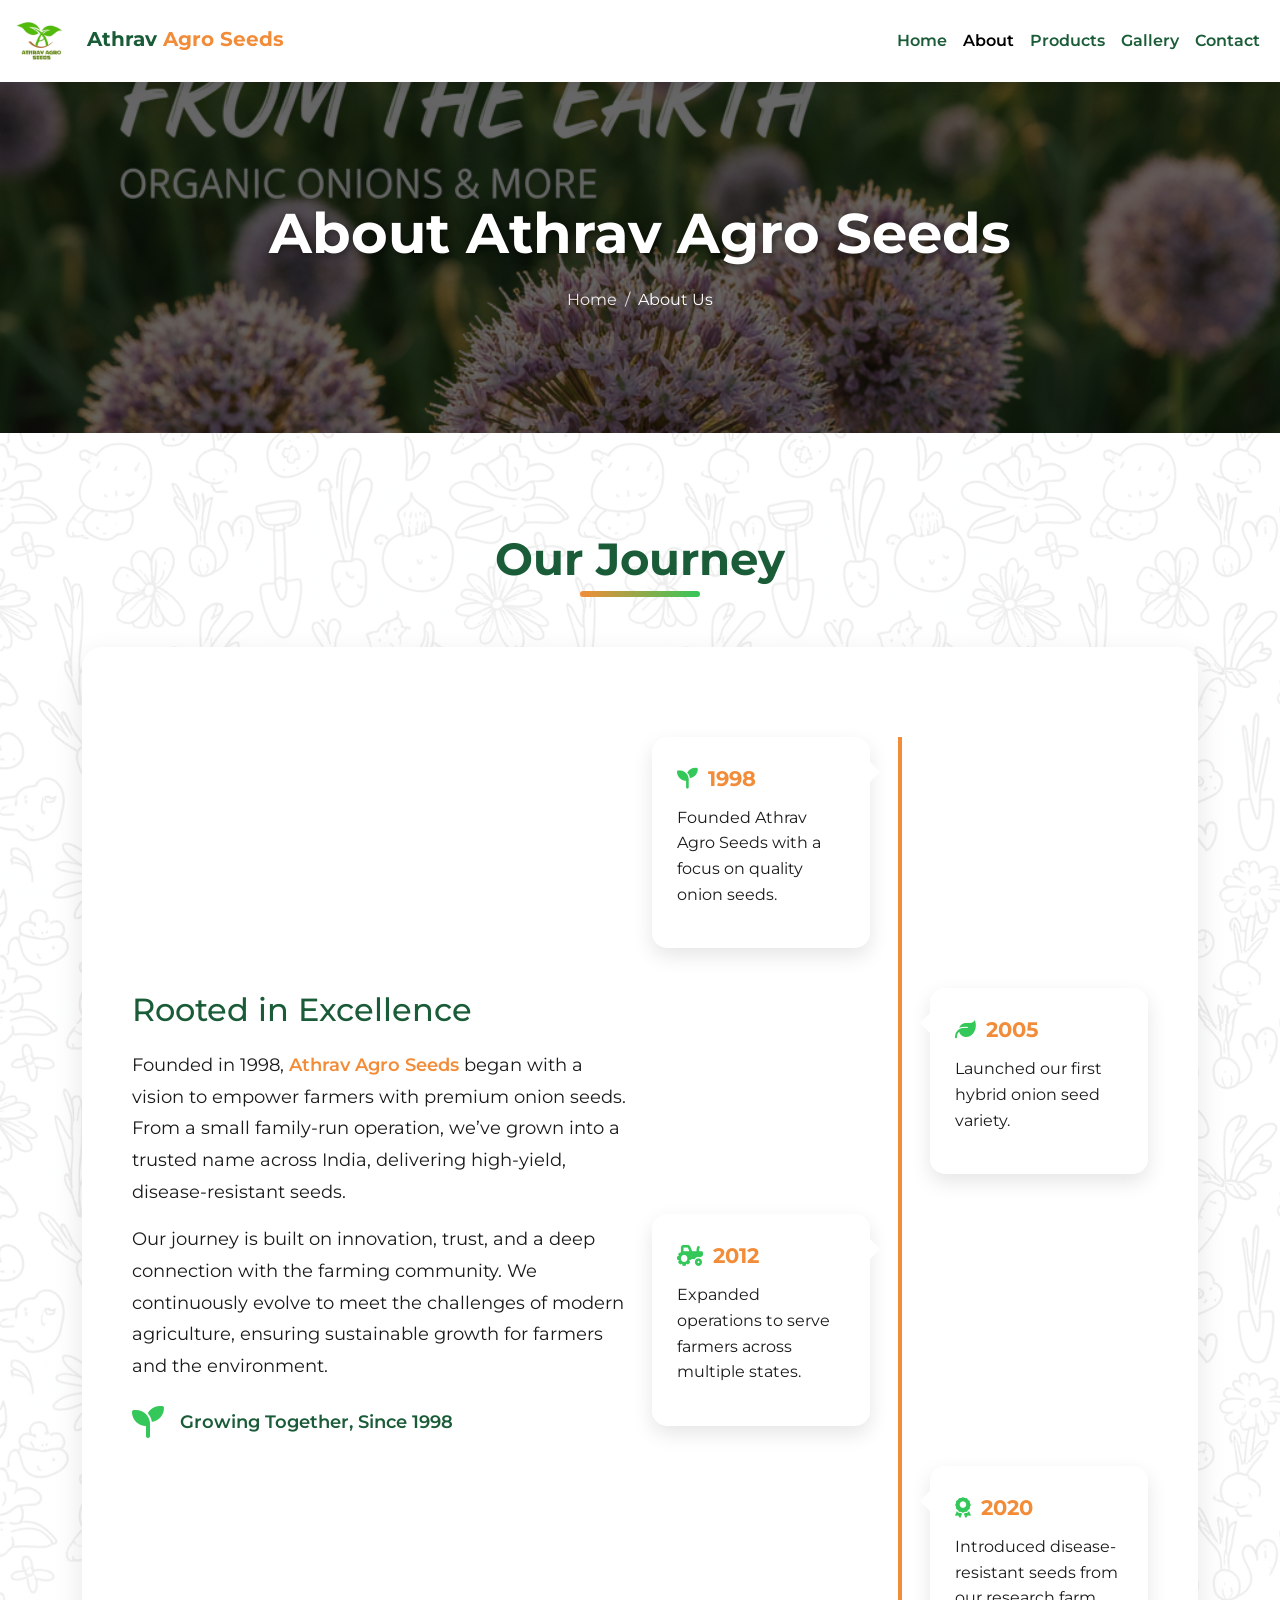
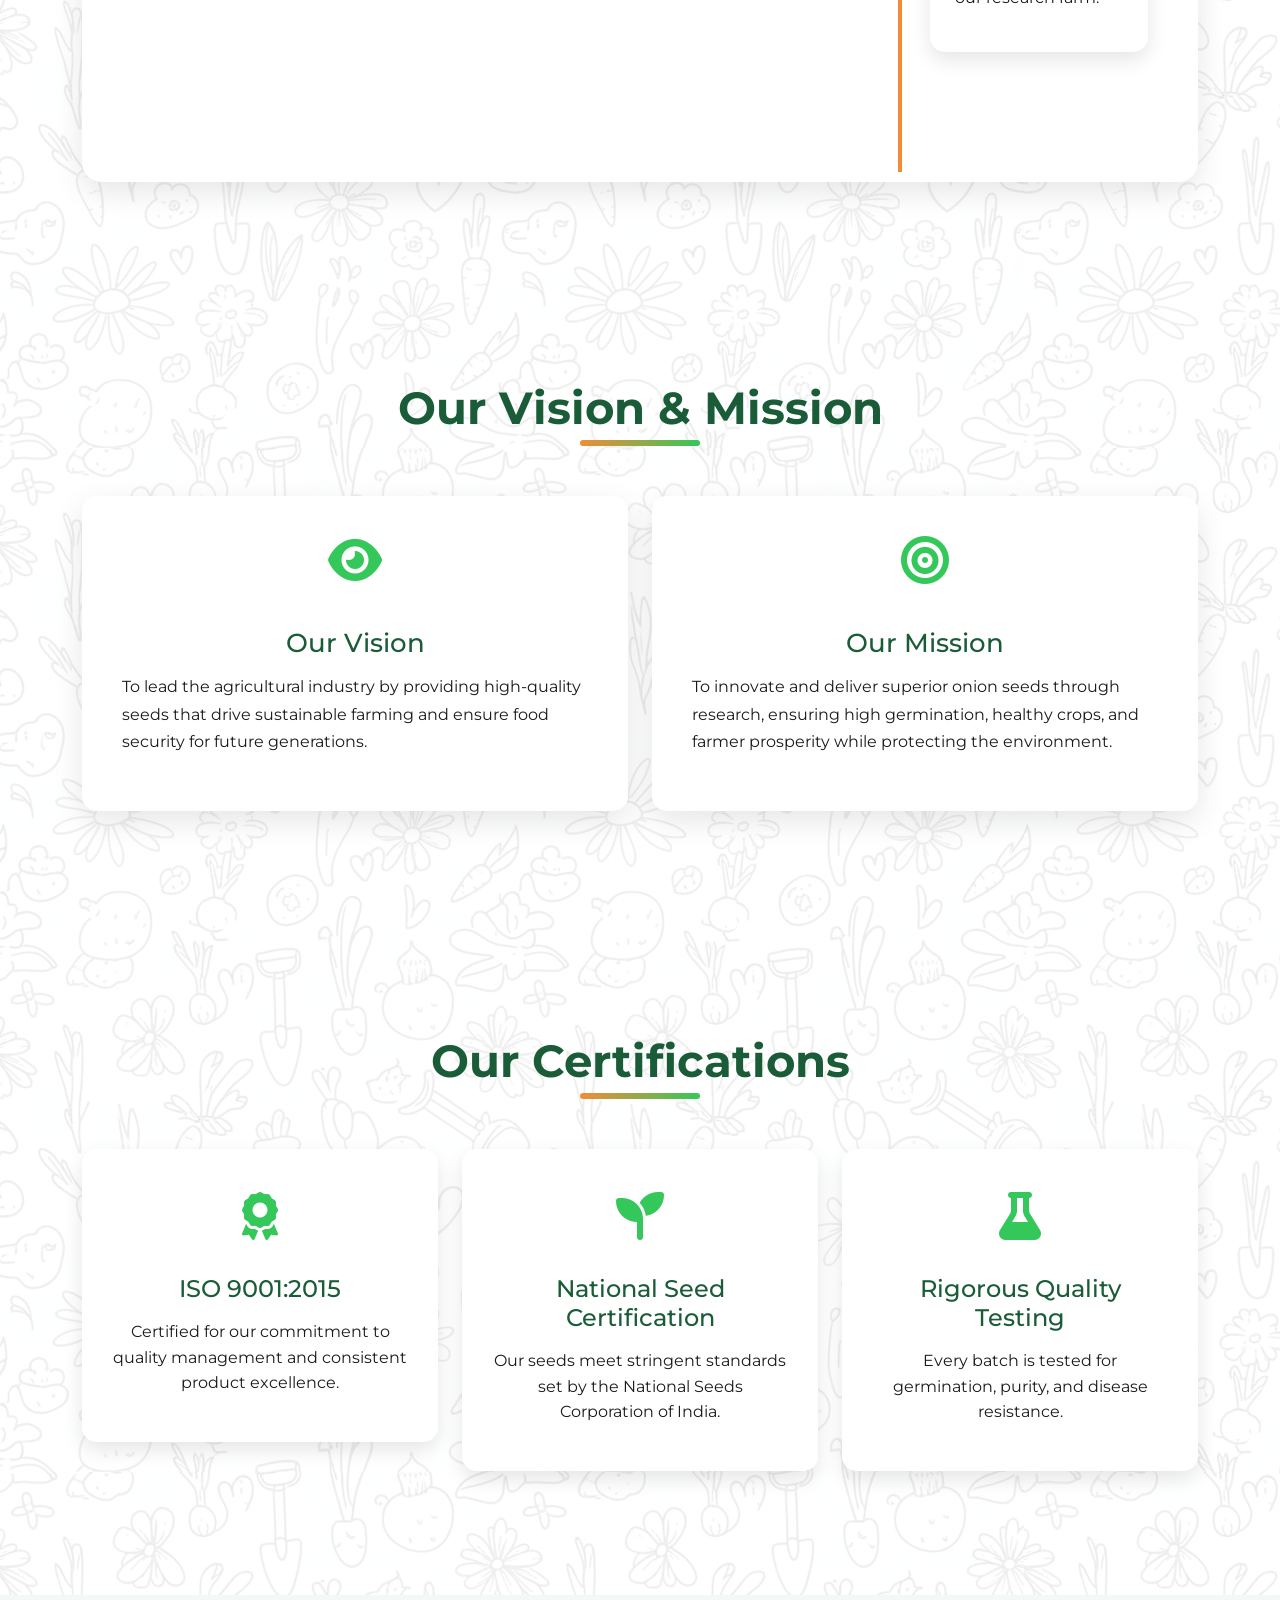
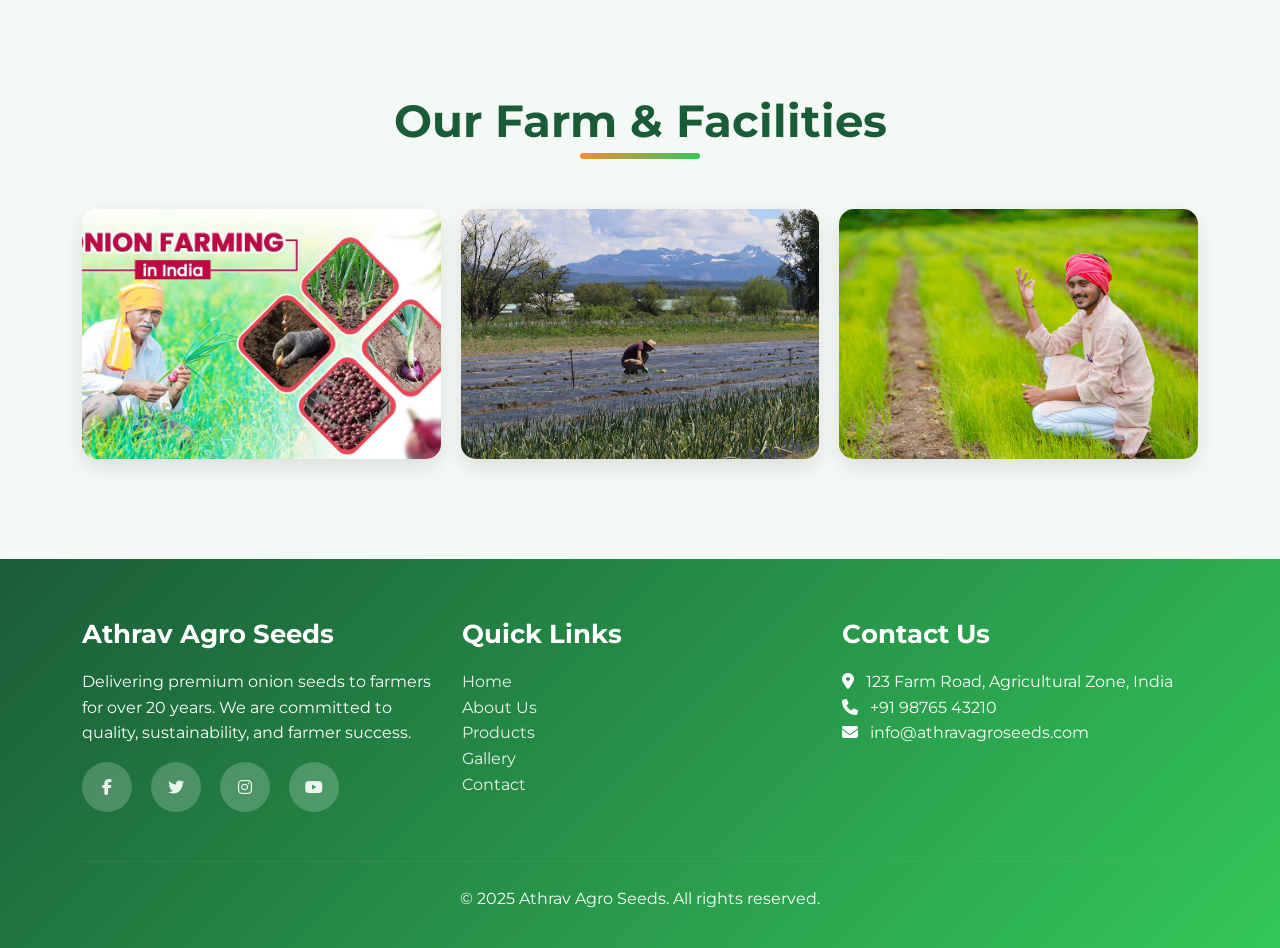
==== commit b9019283: "changes" ====
--- a/about.html
+++ b/about.html
@@ -616,7 +616,7 @@
   <nav class="navbar navbar-expand-lg navbar-light fixed-top">
     <div class="container-fluid bg-white">
       <a class="navbar-brand" href="index.html">
-        <img src="images/logo.jpg" alt="Athrav Agro Seeds Logo">
+        <img src="images/logo.jpg" alt="Athrav Agro Seeds Logo" style="max-height:60px; width: auto;">
         Athrav<span> Agro Seeds</span>
       </a>
       <button class="navbar-toggler" type="button" data-bs-toggle="collapse" 
